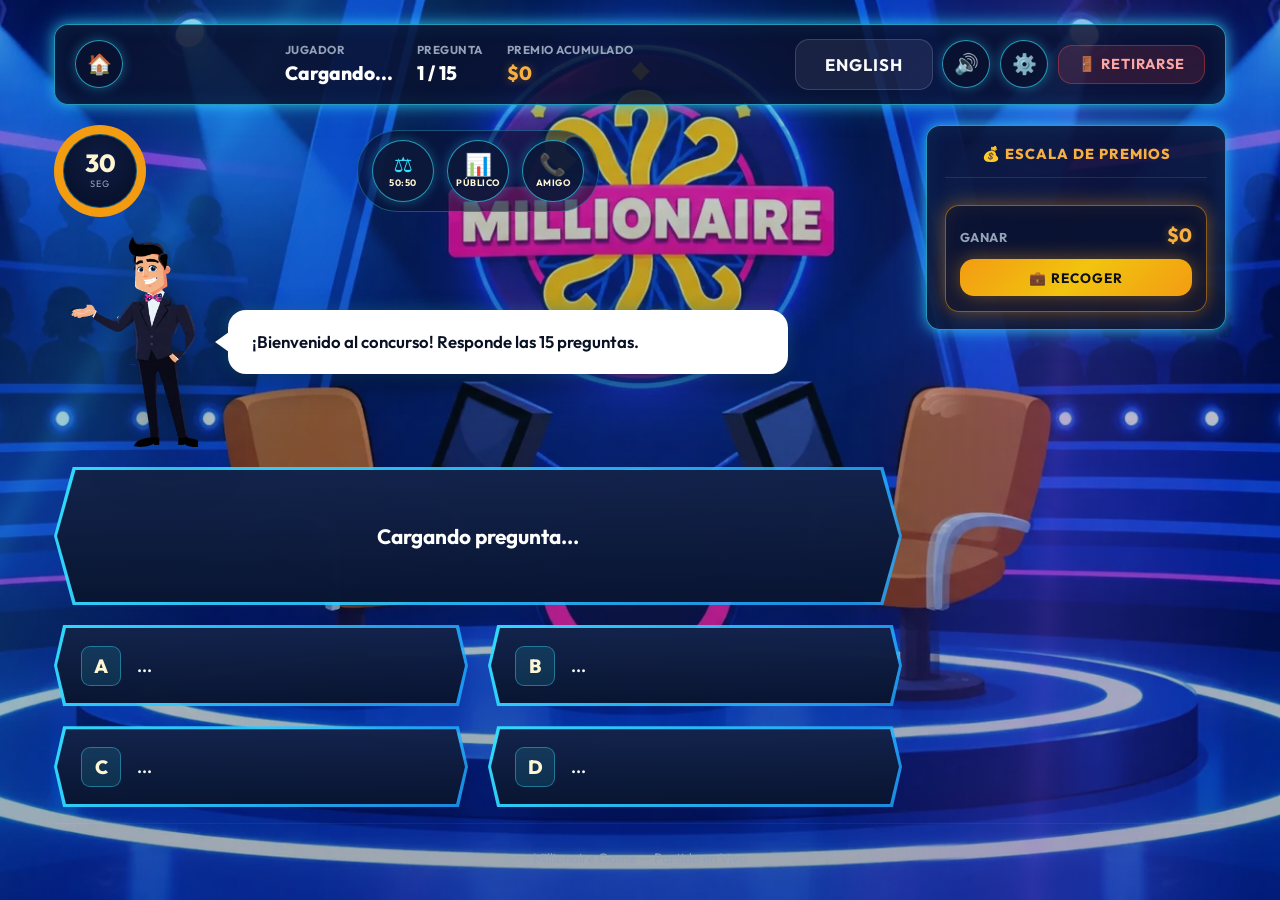
==== frontend/game.html @ 34ae8313 "///" ====
<!DOCTYPE html>
<html lang="es">
<head>
  <meta charset="UTF-8">
  <meta name="viewport" content="width=device-width, initial-scale=1.0">
  <title>¿Quién Quiere Ser Millonario? — Partida en Curso</title>
  <link rel="preload" as="image" href="assets/images/escenario-tv-limpio.webp" type="image/webp" fetchpriority="high">
  <link rel="preconnect" href="https://fonts.googleapis.com">
  <link rel="preconnect" href="https://fonts.gstatic.com" crossorigin>
  <link rel="stylesheet" href="https://fonts.googleapis.com/css2?family=Outfit:wght@400;500;600;700;800;900&family=Inter:wght@300;400;500;600;700&display=swap">
  <link rel="stylesheet" href="css/main.css">
  <link rel="stylesheet" href="css/game.css">
  <link rel="stylesheet" href="css/animations.css">
</head>
<body class="game-screen">
  <!-- Escenario ilustrado 2D de fondo (sin presentador) -->
  <div class="stage-backdrop" aria-hidden="true"></div>
  <div class="spotlight-sweep" aria-hidden="true"></div>
  <div class="spotlight-sweep sweep-2" aria-hidden="true"></div>

  <!-- Contenedor para notificaciones y alertas -->
  <div id="toast-container" class="toast-container"></div>

  <div class="app-container">
    <!-- Encabezado del Juego con Estadísticas en Vivo -->
    <header class="game-header neon-frame">
      <a href="index.html" class="icon-btn" title="Volver al inicio" aria-label="Inicio">🏠</a>
      <div class="game-stat-group">
        <div class="stat-item">
          <span class="stat-label">Jugador</span>
          <span id="player-display" class="stat-value">Cargando...</span>
        </div>
        <div class="stat-item">
          <span class="stat-label">Pregunta</span>
          <span id="question-num-display" class="stat-value">1 / 15</span>
        </div>
        <div class="stat-item">
          <span class="stat-label">Premio Acumulado</span>
          <span id="prize-display" class="stat-value gold">$0</span>
        </div>
      </div>
      <div class="header-actions">
        <button id="language-toggle" class="btn btn-secondary" type="button">English</button>
        <button id="btn-sound-game" class="icon-btn" title="Sonido" aria-label="Sonido">🔊</button>
        <button id="btn-settings-game" class="icon-btn" title="Configuración / Personajes" aria-label="Configuración">⚙️</button>
        <button id="btn-quit" class="btn btn-danger" style="padding: 0.6rem 1.2rem; font-size: 0.9rem;">
          🚪 Retirarse
        </button>
      </div>
    </header>

    <!-- Arena Principal de Juego -->
    <main class="game-arena">
      <div class="arena-main">
        <!-- Fila superior: Temporizador + Comodines -->
        <div class="arena-top-row">
          <div class="timer-wrap" aria-live="polite">
            <div class="timer-ring" id="timer-ring" role="timer" aria-label="Tiempo para responder">
              <div class="timer-inner">
                <span id="timer-value" class="timer-value">30</span>
                <span class="timer-unit">seg</span>
              </div>
            </div>
          </div>

          <div class="lifelines-panel">
            <button id="lifeline-5050" class="lifeline-btn" title="Eliminar 2 opciones incorrectas">
              <span class="lifeline-icon">⚖️</span>
              <span class="lifeline-label">50:50</span>
            </button>
            <button id="lifeline-audience" class="lifeline-btn" title="Consultar al público">
              <span class="lifeline-icon">📊</span>
              <span class="lifeline-label">Público</span>
            </button>
            <button id="lifeline-friend" class="lifeline-btn" title="Llamar a un amigo">
              <span class="lifeline-icon">📞</span>
              <span class="lifeline-label">Amigo</span>
            </button>
          </div>
        </div>

        <!-- Presentador 2D recortado transparente + Bocadillo de Diálogo -->
        <div class="presenter-zone">
          <div class="presenter-art-wrap" aria-hidden="true">
            <picture class="presenter-art-picture">
              <source type="image/webp" srcset="assets/images/presentador-clasico.webp">
              <img class="presenter-art" src="assets/images/presentador-clasico.png" alt="Presentador del concurso" decoding="async">
            </picture>
          </div>
          <div class="presenter-bubble" role="status" aria-live="polite">
            <p id="presenter-message">¡Bienvenido al concurso! Responde las 15 preguntas.</p>
          </div>
        </div>

        <!-- Panel de Pregunta (biselado hexagonal) -->
        <div class="question-card anim-fade-in" id="question-card">
          <div class="hex-frame">
            <div class="hex-inner question-hex-inner shimmer">
              <span id="question-text">Cargando pregunta...</span>
            </div>
          </div>
        </div>

        <!-- Opciones A, B, C, D (hexágonos alargados) -->
        <div class="options-container" id="options-container">
          <button class="option-btn" data-option="A">
            <span class="hex-frame">
              <span class="hex-inner option-hex-inner">
                <span class="option-badge">A</span>
                <span class="option-text">...</span>
              </span>
            </span>
          </button>
          <button class="option-btn" data-option="B">
            <span class="hex-frame">
              <span class="hex-inner option-hex-inner">
                <span class="option-badge">B</span>
                <span class="option-text">...</span>
              </span>
            </span>
          </button>
          <button class="option-btn" data-option="C">
            <span class="hex-frame">
              <span class="hex-inner option-hex-inner">
                <span class="option-badge">C</span>
                <span class="option-text">...</span>
              </span>
            </span>
          </button>
          <button class="option-btn" data-option="D">
            <span class="hex-frame">
              <span class="hex-inner option-hex-inner">
                <span class="option-badge">D</span>
                <span class="option-text">...</span>
              </span>
            </span>
          </button>
        </div>
      </div>

      <!-- Barra Lateral: Escalera de Premios / Dinero -->
      <aside class="ladder-sidebar neon-frame">
        <div class="ladder-header">💰 Escala de Premios</div>
        <div class="ladder-list" id="ladder-list">
          <!-- Generado dinámicamente en game.js -->
        </div>
        <div class="withdraw-box neon-frame--gold">
          <div class="withdraw-row">
            <span class="withdraw-label">Ganar</span>
            <span id="withdraw-prize" class="withdraw-value">$0</span>
          </div>
          <button id="btn-withdraw" class="btn btn-gold" style="width: 100%; padding: 0.6rem; font-size: 0.85rem;">
            💼 Recoger
          </button>
        </div>
      </aside>
    </main>

    <!-- Modal Comodín: Consulta al Público -->
    <div id="modal-audience" class="modal-backdrop">
      <div class="modal-dialog">
        <div class="modal-header">
          <h2 class="modal-title">📊 Votación de la Audiencia</h2>
          <button class="modal-close-btn" data-close="modal-audience">&times;</button>
        </div>
        <p style="color: var(--text-muted); font-size: 0.95rem; margin-bottom: 1rem;">
          Este es el porcentaje de respuestas de los asistentes:
        </p>
        <div class="audience-chart-grid" id="audience-chart">
          <!-- Columnas generadas dinámicamente -->
        </div>
        <div style="text-align: right; margin-top: 1.5rem;">
          <button class="btn btn-primary" data-close="modal-audience" style="padding: 0.65rem 1.4rem;">Cerrar</button>
        </div>
      </div>
    </div>

    <!-- Modal Comodín: Llamada a un Amigo -->
    <div id="modal-friend" class="modal-backdrop">
      <div class="modal-dialog">
        <div class="modal-header">
          <h2 class="modal-title">📞 Llamada a un Amigo</h2>
          <button class="modal-close-btn" data-close="modal-friend">&times;</button>
        </div>
        <div class="friend-dialog-box">
          <div class="friend-avatar">🧑‍🏫</div>
          <div class="speech-bubble" id="friend-message">
            "Hola, déjame pensar... Estoy bastante seguro de la respuesta."
          </div>
        </div>
        <div style="text-align: right; margin-top: 1.5rem;">
          <button class="btn btn-primary" data-close="modal-friend" style="padding: 0.65rem 1.4rem;">Gracias</button>
        </div>
      </div>
    </div>

    <!-- Modal de Confirmación para Retirarse -->
    <div id="modal-confirm-quit" class="modal-backdrop">
      <div class="modal-dialog">
        <div class="modal-header">
          <h2 class="modal-title">⚠️ ¿Deseas Retirarte?</h2>
          <button class="modal-close-btn" data-close="modal-confirm-quit">&times;</button>
        </div>
        <p style="color: var(--text-main); font-size: 1.05rem; line-height: 1.5;">
          Si te retiras ahora, la partida terminará y conservarás tu premio actual de <strong id="quit-prize-preview" style="color: var(--gold-primary);">$0</strong>.
        </p>
        <div style="display: flex; justify-content: flex-end; gap: 1rem; margin-top: 2rem;">
          <button class="btn btn-secondary" data-close="modal-confirm-quit" style="padding: 0.75rem 1.25rem;">Seguir Jugando</button>
          <button id="btn-confirm-quit-action" class="btn btn-danger" style="padding: 0.75rem 1.25rem;">Confirmar Retirada</button>
        </div>
      </div>
    </div>

    <!-- Modal de Configuración y Cambio de Personaje en Vivo -->
    <div id="modal-settings-game" class="modal-backdrop">
      <div class="modal-dialog modal-dialog--wide">
        <div class="modal-header">
          <h2 class="modal-title">⚙️ Cambiar Presentador</h2>
          <button class="modal-close-btn" data-close="modal-settings-game">&times;</button>
        </div>
        <div class="settings-section">
          <p class="settings-desc">Elige quién conducirá el programa:</p>
          <div class="characters-grid" id="characters-selector-game" role="radiogroup" aria-label="Seleccionar presentador">
            <button type="button" class="character-card active" data-char="clasico" role="radio" aria-checked="true">
              <div class="character-avatar-wrap">
                <picture>
                  <source type="image/webp" srcset="assets/images/presentador-clasico.webp">
                  <img src="assets/images/presentador-clasico.png" alt="El Anfitrión" class="character-avatar-img" loading="lazy" decoding="async">
                </picture>
              </div>
              <div class="character-info">
                <span class="character-name">El Anfitrión</span>
                <span class="character-badge">Clásico</span>
              </div>
            </button>

            <button type="button" class="character-card" data-char="terminator" role="radio" aria-checked="false">
              <div class="character-avatar-wrap">
                <picture>
                  <source type="image/webp" srcset="assets/images/presentador-terminator.webp">
                  <img src="assets/images/presentador-terminator.png" alt="Terminator T-800" class="character-avatar-img" loading="lazy" decoding="async">
                </picture>
              </div>
              <div class="character-info">
                <span class="character-name">Terminator</span>
                <span class="character-badge badge-cyber">T-800</span>
              </div>
            </button>

            <button type="button" class="character-card" data-char="masterchief" role="radio" aria-checked="false">
              <div class="character-avatar-wrap">
                <picture>
                  <source type="image/webp" srcset="assets/images/presentador-masterchief.webp">
                  <img src="assets/images/presentador-masterchief.png" alt="Master Chief" class="character-avatar-img" loading="lazy" decoding="async">
                </picture>
              </div>
              <div class="character-info">
                <span class="character-name">Master Chief</span>
                <span class="character-badge badge-spartan">Halo 117</span>
              </div>
            </button>

            <button type="button" class="character-card" data-char="james" role="radio" aria-checked="false">
              <div class="character-avatar-wrap">
                <picture>
                  <source type="image/webp" srcset="assets/images/presentador-james.webp">
                  <img src="assets/images/presentador-james.png" alt="James Rodríguez" class="character-avatar-img" loading="lazy" decoding="async">
                </picture>
              </div>
              <div class="character-info">
                <span class="character-name">James R.</span>
                <span class="character-badge badge-gold">El '10'</span>
              </div>
            </button>
          </div>
        </div>
        <div style="text-align: right; margin-top: 1.25rem;">
          <button class="btn btn-primary" data-close="modal-settings-game" style="padding: 0.65rem 1.4rem;">Listo</button>
        </div>
      </div>
    </div>

    <footer class="footer-bar">
      <p>Millionaire Game — Partida en Vivo</p>
    </footer>
  </div>

  <script src="js/i18n.js"></script>
  <script src="js/utils.js"></script>
  <script src="js/music.js"></script>
  <script src="js/api.js"></script>
  <script src="js/game.js"></script>
</body>
</html>
---- frontend/css/main.css ----
/* =========================================================
   MILLIONAIRE GAME - DESIGN SYSTEM & GLOBAL STYLES
   Identidad 2D "concurso de televisión":
   - Azul noche (fondo / escenario)
   - Azul eléctrico / neón (luces, marcos, bordes, reflejos)
   - Morado / violeta (detalles decorativos y fondos de logo)
   - Dorado / amarillo (premios, monedas, temporizador, cantidades)
   - Blanco de alto contraste (textos y diálogos)
   ========================================================= */

:root {
  /* Escenario y Superficies */
  --blue-night: #050a1f;
  --blue-midnight: #081230;
  --bg-dark: #050a1f;
  --bg-secondary: #0a1230;
  --bg-card: rgba(10, 18, 48, 0.86);
  --bg-card-hover: rgba(15, 27, 66, 0.9);
  --bg-glass: rgba(255, 255, 255, 0.04);

  /* Azul eléctrico / neón (luces y marcos) */
  --blue-electric: #1e9fff;
  --blue-neon: #35e0ff;
  --blue-neon-soft: rgba(53, 224, 255, 0.55);
  --neon-frame: rgba(53, 224, 255, 0.65);
  --neon-glow: 0 0 14px rgba(53, 224, 255, 0.7), 0 0 30px rgba(30, 159, 255, 0.35);

  /* Morado / Violeta (decorativo) */
  --purple: #8b5cf6;
  --violet: #a855f7;

  /* Acentos de Dinero (Dorado) */
  --gold-primary: #f5b041;
  --gold-secondary: #f39c12;
  --gold-light: #fef5d1;
  --gold-glow: 0 0 20px rgba(243, 156, 18, 0.45);
  --gold-gradient: linear-gradient(135deg, #f39c12 0%, #f1c40f 50%, #f39c12 100%);

  /* Botones de Acción (Rosa / Morado) */
  --btn-purple: #8b5cf6;
  --btn-pink: #ec4899;
  --btn-gradient: linear-gradient(135deg, #a855f7 0%, #ec4899 100%);
  --btn-glow: 0 0 20px rgba(236, 72, 153, 0.4);
  --btn-gradient-hover: linear-gradient(135deg, #9333ea 0%, #db2777 100%);

  /* Estados de Validación */
  --success-green: #10b981;
  --success-glow: 0 0 25px rgba(16, 185, 129, 0.7);
  --danger-red: #ef4444;
  --danger-glow: 0 0 25px rgba(239, 68, 68, 0.7);

  /* Texto */
  --text-main: #f8fafc;
  --text-muted: #94a3b8;
  --text-gold: #facc15;

  /* Bordes & Sombras */
  --border-subtle: 1px solid rgba(255, 255, 255, 0.08);
  --border-gold: 1px solid rgba(241, 196, 15, 0.35);
  --border-purple: 1px solid rgba(168, 85, 247, 0.4);
  --radius-sm: 8px;
  --radius-md: 14px;
  --radius-lg: 20px;
  --shadow-lg: 0 12px 40px 0 rgba(0, 0, 0, 0.6);

  --font-family: 'Outfit', 'Inter', system-ui, -apple-system, sans-serif;
  --transition: all 0.25s cubic-bezier(0.4, 0, 0.2, 1);
}

* {
  margin: 0;
  padding: 0;
  box-sizing: border-box;
}

body {
  font-family: var(--font-family);
  background-color: var(--blue-night);
  color: var(--text-main);
  min-height: 100vh;
  display: flex;
  flex-direction: column;
  line-height: 1.5;
  overflow-x: hidden;
  position: relative;
}

/* ═══════════════════════════════════════════════════════════
   FONDO DE ESCENARIO LIMPIO (sin blur, sin filtros oscuros)
   Se usa la ilustración pura del set de TV vacío
   ═══════════════════════════════════════════════════════════ */
.stage-backdrop {
  position: fixed;
  inset: 0;
  z-index: -3;
  /* WebP ligero; JPEG de respaldo para navegadores sin soporte WebP */
  background-image: url('../assets/images/fondo-escenario-2d.jpg');
  background-image: image-set(
    url('../assets/images/escenario-tv-limpio.webp') type('image/webp'),
    url('../assets/images/fondo-escenario-2d.jpg') type('image/jpeg')
  );
  background-size: cover;
  background-position: center;
  background-repeat: no-repeat;
}

/* Overlay sutil para legibilidad */
.stage-backdrop::after {
  content: '';
  position: absolute;
  inset: 0;
  background:
    radial-gradient(ellipse at 50% 20%, rgba(53, 224, 255, 0.05) 0%, transparent 65%),
    linear-gradient(180deg, rgba(5, 10, 31, 0.05) 0%, rgba(5, 10, 31, 0.20) 100%);
  pointer-events: none;
}

/* Pantalla de inicio: el escenario se ve nítido, colorido y limpio */
.home-screen .stage-backdrop {
  background-position: center;
}

.home-screen .stage-backdrop::after {
  display: none; /* Sin superposiciones oscuras en la portada */
}

/* En la pantalla de juego: overlay sutil para legibilidad de tarjetas de preguntas */
.game-screen .stage-backdrop::after {
  background:
    radial-gradient(ellipse at 50% 20%, rgba(53, 224, 255, 0.08) 0%, transparent 60%),
    linear-gradient(180deg, rgba(5, 10, 31, 0.15) 0%, rgba(5, 10, 31, 0.35) 100%);
}

/* Portada limpia: el escenario queda como protagonista, sin tarjeta central. */
.home-shell {
  position: relative;
  z-index: 1;
  min-height: 100vh;
  min-height: 100svh;
  width: 100%;
  display: grid;
  place-items: center;
  padding: clamp(1.25rem, 4vw, 3.5rem);
}

.welcome-stage {
  width: min(100%, 920px);
  display: flex;
  flex-direction: column;
  align-items: center;
  text-align: center;
  padding: clamp(1rem, 3vw, 2.5rem);
}

.welcome-emblem {
  display: grid;
  place-items: center;
  width: clamp(4.25rem, 10vw, 6.5rem);
  aspect-ratio: 1;
  margin-bottom: 1.2rem;
  border: 2px solid rgba(255, 220, 110, 0.82);
  border-radius: 50%;
  background: radial-gradient(circle, rgba(113, 53, 164, 0.9), rgba(8, 18, 52, 0.8) 70%);
  color: #ffe47c;
  font-size: clamp(2.3rem, 6vw, 4rem);
  line-height: 1;
  text-shadow: 0 0 22px rgba(255, 216, 80, 0.9);
  box-shadow: 0 0 24px rgba(53, 224, 255, 0.55), inset 0 0 24px rgba(168, 85, 247, 0.45);
}

.welcome-title {
  display: flex;
  flex-direction: column;
  margin: 0 0 clamp(2rem, 5vw, 3.25rem);
  font-size: clamp(2.25rem, 7vw, 5.5rem);
  font-weight: 900;
  line-height: 0.98;
  letter-spacing: -0.045em;
  text-transform: uppercase;
  /* Sombra de texto fuerte para legibilidad sobre el fondo colorido */
  text-shadow:
    0 2px 8px rgba(1, 5, 24, 0.95),
    0 4px 22px rgba(1, 5, 24, 0.85),
    0 0 40px rgba(1, 5, 24, 0.6);
}

.welcome-title .logo-gold,
.welcome-title .logo-pink {
  background-clip: text;
  -webkit-background-clip: text;
  -webkit-text-fill-color: transparent;
  filter: drop-shadow(0 3px 12px rgba(0, 0, 0, 0.9));
}

.welcome-title .logo-gold {
  background-image: var(--gold-gradient);
}

.welcome-title .logo-pink {
  background-image: var(--btn-gradient);
}

.welcome-actions {
  width: min(100%, 720px);
  display: grid;
  grid-template-columns: minmax(220px, 1.5fr) repeat(2, minmax(145px, 1fr));
  align-items: center;
  gap: 1rem;
}

.welcome-play {
  min-height: 74px;
  font-size: clamp(1.2rem, 2.8vw, 1.65rem);
  letter-spacing: 0.13em;
}

.welcome-secondary {
  min-height: 58px;
  padding-inline: 1rem;
  border-color: rgba(72, 217, 255, 0.72);
  background: rgba(5, 15, 48, 0.85);
  box-shadow: 0 0 18px rgba(35, 174, 255, 0.24);
  font-size: 0.9rem;
  backdrop-filter: blur(6px);
}

.modal-intro {
  margin: -0.45rem 0 1.4rem;
  color: var(--text-muted);
}

.player-form,
.settings-actions {
  display: flex;
  flex-direction: column;
  gap: 1rem;
}

.modal-action {
  width: 100%;
}

.settings-actions {
  align-items: stretch;
}

.settings-sound {
  justify-content: space-between;
  text-transform: none;
  letter-spacing: 0.02em;
}

.settings-sound-icon {
  font-size: 1.25rem;
}

.rules-details {
  margin-top: 1.5rem;
  padding-top: 1rem;
  border-top: 1px solid rgba(255, 255, 255, 0.12);
  color: var(--text-main);
}

.rules-details summary {
  color: var(--gold-light);
  font-weight: 700;
  cursor: pointer;
}

.rules-details p {
  margin: 0.8rem 0 0;
  color: var(--text-muted);
}

/* Haces de luz animados (spotlight-sweep) */
.spotlight-sweep {
  position: fixed;
  top: -20%;
  left: -30%;
  width: 60%;
  height: 160%;
  z-index: -2;
  pointer-events: none;
  background: linear-gradient(105deg, transparent 30%, rgba(53, 224, 255, 0.14) 48%, rgba(53, 224, 255, 0.24) 50%, rgba(53, 224, 255, 0.14) 52%, transparent 70%);
  filter: blur(4px);
  transform: rotate(14deg);
  animation: spotlightSweep 14s ease-in-out infinite alternate;
}

.spotlight-sweep.sweep-2 {
  top: -30%;
  left: 55%;
  width: 55%;
  animation-duration: 18s;
  animation-delay: -6s;
  background: linear-gradient(105deg, transparent 30%, rgba(168, 85, 247, 0.14) 48%, rgba(168, 85, 247, 0.22) 50%, rgba(168, 85, 247, 0.14) 52%, transparent 70%);
  transform: rotate(-12deg);
}

/* Layout Principal */
.app-container {
  width: 100%;
  max-width: 1220px;
  margin: 0 auto;
  padding: 1.5rem;
  flex: 1;
  display: flex;
  flex-direction: column;
  position: relative;
  z-index: 1;
}

/* Tarjeta Glassmorphism */
.glass-card {
  background: var(--bg-card);
  backdrop-filter: blur(16px);
  -webkit-backdrop-filter: blur(16px);
  border: var(--border-subtle);
  border-radius: var(--radius-md);
  box-shadow: var(--shadow-lg);
  position: relative;
  overflow: hidden;
}

.glass-card.gold-border {
  border: var(--border-gold);
}

/* Marco de neón azul eléctrico (paneles de concurso) */
.neon-frame {
  border: 1px solid var(--neon-frame);
  box-shadow: var(--neon-glow), inset 0 0 22px rgba(53, 224, 255, 0.08);
  animation: ambientGlow 4s ease-in-out infinite;
}

.neon-frame--gold {
  border: 1px solid rgba(243, 156, 18, 0.55);
  box-shadow: var(--gold-glow), inset 0 0 22px rgba(243, 156, 18, 0.1);
}

/* Botones Principales */
.btn {
  display: inline-flex;
  align-items: center;
  justify-content: center;
  gap: 0.6rem;
  padding: 0.9rem 1.8rem;
  font-family: var(--font-family);
  font-size: 1.05rem;
  font-weight: 700;
  text-transform: uppercase;
  letter-spacing: 1px;
  border-radius: var(--radius-md);
  cursor: pointer;
  transition: var(--transition);
  text-decoration: none;
  border: none;
  outline: none;
  user-select: none;
}

.btn-primary {
  background: var(--btn-gradient);
  color: #ffffff;
  box-shadow: var(--btn-glow);
}

.btn-primary:hover:not(:disabled) {
  background: var(--btn-gradient-hover);
  transform: translateY(-2px);
  box-shadow: 0 0 30px rgba(236, 72, 153, 0.65);
}

.btn-gold {
  background: var(--gold-gradient);
  color: #0b0f19;
  box-shadow: var(--gold-glow);
}

.btn-gold:hover:not(:disabled) {
  transform: translateY(-2px);
  box-shadow: 0 0 32px rgba(243, 156, 18, 0.7);
}

.btn-secondary {
  background: rgba(255, 255, 255, 0.07);
  color: var(--text-main);
  border: 1px solid rgba(255, 255, 255, 0.15);
}

.btn-secondary:hover:not(:disabled) {
  background: rgba(255, 255, 255, 0.14);
  border-color: rgba(255, 255, 255, 0.3);
  transform: translateY(-2px);
}

/* Botón destacado JUGAR con pulso */
.btn-play-pulse {
  animation: buttonPulse 2s ease-in-out infinite;
}

.btn-danger {
  background: rgba(239, 68, 68, 0.15);
  color: #fca5a5;
  border: 1px solid rgba(239, 68, 68, 0.4);
}

.btn-danger:hover:not(:disabled) {
  background: rgba(239, 68, 68, 0.3);
  color: #fff;
  border-color: #ef4444;
}

.btn:disabled {
  opacity: 0.5;
  cursor: not-allowed;
  transform: none !important;
  box-shadow: none !important;
}

/* Iconos circulares de navegación / comodines (neón) */
.icon-btn {
  display: inline-flex;
  align-items: center;
  justify-content: center;
  width: 48px;
  height: 48px;
  border-radius: 50%;
  background: rgba(10, 18, 48, 0.85);
  border: 1.5px solid var(--neon-frame);
  color: var(--blue-neon);
  font-size: 1.25rem;
  cursor: pointer;
  transition: var(--transition);
  box-shadow: 0 0 12px rgba(53, 224, 255, 0.35);
  text-decoration: none;
  flex-shrink: 0;
}

.icon-btn:hover:not(:disabled) {
  background: rgba(53, 224, 255, 0.15);
  box-shadow: var(--neon-glow);
  transform: translateY(-2px);
}

.icon-btn:disabled {
  opacity: 0.35;
  cursor: not-allowed;
  filter: grayscale(1);
  box-shadow: none;
}

/* Inputs */
.input-group {
  display: flex;
  flex-direction: column;
  gap: 0.5rem;
  text-align: left;
  width: 100%;
}

.input-label {
  font-size: 0.95rem;
  font-weight: 600;
  color: var(--text-muted);
  text-transform: uppercase;
  letter-spacing: 0.5px;
}

.input-field {
  width: 100%;
  padding: 1rem 1.25rem;
  background: rgba(10, 16, 35, 0.8);
  border: 1px solid rgba(53, 224, 255, 0.35);
  border-radius: var(--radius-md);
  color: #ffffff;
  font-family: var(--font-family);
  font-size: 1.15rem;
  font-weight: 500;
  outline: none;
  transition: var(--transition);
}

.input-field:focus {
  border-color: var(--blue-neon);
  box-shadow: 0 0 18px rgba(53, 224, 255, 0.35);
}

.input-field::placeholder {
  color: #64748b;
}

/* Encabezado y Marca */
.header-nav {
  display: flex;
  justify-content: space-between;
  align-items: center;
  gap: 1rem;
  padding: 1rem 0 1.5rem 0;
  border-bottom: 1px solid rgba(255, 255, 255, 0.07);
  margin-bottom: 1.5rem;
}

.brand-logo {
  display: flex;
  align-items: center;
  gap: 0.6rem;
  text-decoration: none;
  font-size: 1.6rem;
  font-weight: 900;
  letter-spacing: 1.5px;
  text-transform: uppercase;
  animation: logoFloat 4.5s ease-in-out infinite;
}

.brand-logo .logo-gold {
  background: var(--gold-gradient);
  -webkit-background-clip: text;
  -webkit-text-fill-color: transparent;
  text-shadow: 0 0 24px rgba(243, 156, 18, 0.25);
}

.brand-logo .logo-pink {
  background: var(--btn-gradient);
  -webkit-background-clip: text;
  -webkit-text-fill-color: transparent;
}

/* Sistema de Alertas & Notificaciones Flotantes (Toasts) */
.toast-container {
  position: fixed;
  top: 1.5rem;
  right: 1.5rem;
  z-index: 9999;
  display: flex;
  flex-direction: column;
  gap: 0.75rem;
  max-width: 420px;
  width: calc(100% - 3rem);
  pointer-events: none;
}

.toast {
  pointer-events: auto;
  padding: 1rem 1.25rem;
  border-radius: var(--radius-sm);
  background: rgba(10, 18, 48, 0.95);
  backdrop-filter: blur(12px);
  color: #fff;
  font-size: 0.95rem;
  font-weight: 500;
  box-shadow: 0 10px 30px rgba(0, 0, 0, 0.5);
  display: flex;
  align-items: center;
  gap: 0.75rem;
  border-left: 4px solid var(--btn-pink);
  animation: slideInRight 0.3s ease-out forwards;
}

.toast.toast-error {
  border-left-color: var(--danger-red);
  background: rgba(40, 10, 15, 0.95);
}

.toast.toast-success {
  border-left-color: var(--success-green);
  background: rgba(10, 35, 20, 0.95);
}

.toast.toast-warning {
  border-left-color: var(--gold-primary);
  background: rgba(35, 25, 10, 0.95);
}

/* Modales Base */
.modal-backdrop {
  position: fixed;
  inset: 0;
  background: rgba(3, 7, 18, 0.82);
  backdrop-filter: blur(8px);
  -webkit-backdrop-filter: blur(8px);
  display: flex;
  align-items: center;
  justify-content: center;
  padding: 1.25rem;
  z-index: 1000;
  opacity: 0;
  visibility: hidden;
  pointer-events: none;
  transition: opacity 0.25s ease-out, visibility 0.25s ease-out;
}

.modal-backdrop.active {
  opacity: 1;
  visibility: visible;
  pointer-events: auto;
}

.modal-dialog {
  background: var(--bg-card);
  border: 1px solid rgba(53, 224, 255, 0.45);
  border-radius: var(--radius-lg);
  padding: 2rem;
  max-width: 540px;
  width: 100%;
  box-shadow: var(--shadow-lg), 0 0 40px rgba(53, 224, 255, 0.18);
  transform: scale(0.92);
  transition: transform 0.25s cubic-bezier(0.34, 1.56, 0.64, 1);
}

.modal-dialog--wide {
  max-width: 620px;
}

/* ── Selector de Personajes / Presentador ────────────────── */
.settings-section {
  margin-bottom: 1.25rem;
  padding-bottom: 1.25rem;
  border-bottom: 1px solid rgba(53, 224, 255, 0.15);
}

.settings-subtitle {
  font-size: 1.05rem;
  font-weight: 700;
  color: var(--gold-light);
  margin-bottom: 0.2rem;
}

.settings-desc {
  font-size: 0.85rem;
  color: var(--text-muted);
  margin-bottom: 0.9rem;
}

.characters-grid {
  display: grid;
  grid-template-columns: repeat(4, 1fr);
  gap: 0.75rem;
}

.character-card {
  display: flex;
  flex-direction: column;
  align-items: center;
  padding: 0.65rem 0.4rem;
  background: rgba(14, 24, 56, 0.65);
  border: 1.5px solid rgba(53, 224, 255, 0.25);
  border-radius: var(--radius-md);
  cursor: pointer;
  transition: var(--transition);
  position: relative;
  font-family: inherit;
}

.character-card:hover {
  background: rgba(53, 224, 255, 0.12);
  border-color: rgba(53, 224, 255, 0.6);
  transform: translateY(-3px);
  box-shadow: 0 6px 16px rgba(0, 0, 0, 0.35);
}

.character-card.active {
  background: rgba(53, 224, 255, 0.2);
  border-color: var(--blue-neon);
  box-shadow: 0 0 16px rgba(53, 224, 255, 0.45);
  transform: translateY(-2px);
}

.character-avatar-wrap {
  width: 68px;
  height: 94px;
  display: flex;
  align-items: flex-end;
  justify-content: center;
  position: relative;
  margin-bottom: 0.4rem;
  filter: drop-shadow(0 4px 8px rgba(0, 0, 0, 0.5));
}

.character-avatar-wrap picture {
  display: flex;
  align-items: flex-end;
  justify-content: center;
  width: 100%;
  height: 100%;
}

.character-avatar-img {
  width: 100%;
  height: 100%;
  object-fit: contain;
  object-position: bottom center;
  transition: transform 0.25s ease;
}

.character-card:hover .character-avatar-img {
  transform: scale(1.06);
}

.character-card.active .character-avatar-img {
  transform: scale(1.08);
}

.character-info {
  display: flex;
  flex-direction: column;
  align-items: center;
  gap: 2px;
  text-align: center;
  width: 100%;
}

.character-name {
  font-size: 0.75rem;
  font-weight: 700;
  color: #ffffff;
  white-space: nowrap;
  overflow: hidden;
  text-overflow: ellipsis;
  max-width: 100%;
}

.character-badge {
  display: inline-block;
  font-size: 0.6rem;
  font-weight: 700;
  padding: 1px 6px;
  border-radius: 8px;
  background: rgba(53, 224, 255, 0.2);
  color: var(--blue-neon);
  border: 1px solid rgba(53, 224, 255, 0.35);
}

.badge-cyber {
  background: rgba(239, 68, 68, 0.2);
  color: #f87171;
  border-color: rgba(239, 68, 68, 0.4);
}

.badge-spartan {
  background: rgba(34, 197, 94, 0.2);
  color: #4ade80;
  border-color: rgba(34, 197, 94, 0.4);
}

.badge-gold {
  background: rgba(245, 158, 11, 0.2);
  color: #fbbf24;
  border-color: rgba(245, 158, 11, 0.4);
}

@media (max-width: 580px) {
  .characters-grid {
    grid-template-columns: repeat(2, 1fr);
  }
}

.modal-backdrop.active .modal-dialog {
  transform: scale(1);
}

.modal-header {
  display: flex;
  justify-content: space-between;
  align-items: center;
  margin-bottom: 1.25rem;
}

.modal-title {
  font-size: 1.4rem;
  font-weight: 800;
  color: var(--gold-light);
}

.modal-close-btn {
  background: transparent;
  border: none;
  color: var(--text-muted);
  font-size: 1.5rem;
  cursor: pointer;
  padding: 0.25rem;
  line-height: 1;
  transition: var(--transition);
}

.modal-close-btn:hover {
  color: #fff;
  transform: scale(1.15);
}

/* Pie de página */
.footer-bar {
  margin-top: auto;
  padding: 1.5rem 0 0.5rem 0;
  text-align: center;
  color: var(--text-muted);
  font-size: 0.85rem;
  border-top: 1px solid rgba(255, 255, 255, 0.05);
}

/* Reflejo animado sobre paneles de cristal (stage-shimmer) */
.shimmer::before {
  content: '';
  position: absolute;
  top: 0;
  left: -75%;
  width: 50%;
  height: 100%;
  background: linear-gradient(105deg, transparent, rgba(255, 255, 255, 0.12), transparent);
  transform: skewX(-20deg);
  animation: stageShimmer 6s ease-in-out infinite;
  pointer-events: none;
}

/* Brillo suave en "pantallas" del escenario (screen-glow) */
.screen-glow {
  animation: screenGlow 5s ease-in-out infinite;
}

/* Responsive helpers */
@media (max-width: 640px) {
  .header-nav {
    flex-direction: column;
    align-items: flex-start;
  }

  .welcome-actions {
    grid-template-columns: 1fr 1fr;
    gap: 0.75rem;
  }

  .welcome-play {
    grid-column: 1 / -1;
  }

  .welcome-secondary {
    min-height: 54px;
    padding-inline: 0.5rem;
    font-size: 0.76rem;
    letter-spacing: 0.06em;
  }

  .home-shell {
    padding: 1rem;
  }

  .welcome-stage {
    padding: 0.5rem;
  }

  .modal-dialog {
    padding: 1.35rem;
  }
}
---- frontend/css/game.css ----
/* =========================================================
   GAME ARENA STYLES (game.html) — Escenario 2D "concurso de TV"
   Paleta: azul noche + azul eléctrico + dorado

   CORRECCIONES PRINCIPALES:
   - Presentador 2D integrado: se muestra como figura recortada
     (sin marco, sin tarjeta, sin fondo propio).
   - Bocadillo de diálogo sale de la cabeza del personaje
     (no envuelve al personaje dentro de una caja).
   - Fondo de preguntas limpio: sin elementos fantasma ni
     elementos de UI baked-in.
   ========================================================= */

/* ── Encabezado del juego ───────────────────────────────── */
.game-header {
  display: flex;
  justify-content: space-between;
  align-items: center;
  gap: 1rem;
  padding: 0.85rem 1.25rem;
  margin-bottom: 1.25rem;
  background: var(--bg-card);
  border-radius: var(--radius-md);
}

.header-actions {
  display: flex;
  align-items: center;
  gap: 0.6rem;
  flex-wrap: wrap;
}

.game-stat-group {
  display: flex;
  align-items: center;
  gap: 1.5rem;
  flex-wrap: wrap;
}

.stat-item {
  display: flex;
  flex-direction: column;
}

.stat-label {
  font-size: 0.72rem;
  font-weight: 700;
  text-transform: uppercase;
  color: var(--text-muted);
  letter-spacing: 0.5px;
}

.stat-value {
  font-size: 1.2rem;
  font-weight: 800;
  color: #fff;
}

.stat-value.gold {
  color: var(--gold-primary);
  text-shadow: 0 0 10px rgba(243, 156, 18, 0.4);
}

/* ── Layout del juego: panel principal + escalera lateral ── */
.game-arena {
  display: grid;
  grid-template-columns: 1fr 300px;
  gap: 1.5rem;
  align-items: start;
}

.arena-main {
  display: flex;
  flex-direction: column;
  gap: 1.25rem;
  min-width: 0;
}

/* ── Fila superior: temporizador a la izquierda + comodines centrados ── */
.arena-top-row {
  display: grid;
  grid-template-columns: 1fr auto 1fr;
  align-items: center;
  gap: 1rem;
}

.arena-top-row .timer-wrap {
  justify-self: start;
}

.arena-top-row .lifelines-panel {
  justify-self: center;
}

/* Temporizador circular (cuenta regresiva) */
.timer-wrap {
  display: flex;
  align-items: center;
}

.timer-ring {
  --timer-pct: 100%;
  position: relative;
  width: 92px;
  height: 92px;
  border-radius: 50%;
  background: conic-gradient(
    var(--gold-secondary) var(--timer-pct),
    rgba(255, 255, 255, 0.08) 0
  );
  display: flex;
  align-items: center;
  justify-content: center;
  animation: timerPulse 2.5s ease-in-out infinite;
}

.timer-ring.urgent {
  animation: timerUrgent 0.9s ease-in-out infinite;
}

.timer-inner {
  width: 74px;
  height: 74px;
  border-radius: 50%;
  background: radial-gradient(circle at 50% 35%, #101d42 0%, #08122e 70%);
  border: 1px solid rgba(53, 224, 255, 0.35);
  display: flex;
  flex-direction: column;
  align-items: center;
  justify-content: center;
}

.timer-value {
  font-size: 1.55rem;
  font-weight: 800;
  color: var(--gold-light);
  line-height: 1;
}

.timer-unit {
  font-size: 0.58rem;
  text-transform: uppercase;
  color: var(--text-muted);
  letter-spacing: 1px;
  margin-top: 2px;
}

/* Panel de comodines (botones circulares neón) */
.lifelines-panel {
  display: flex;
  align-items: center;
  gap: 0.8rem;
  padding: 0.55rem 0.9rem;
  background: rgba(10, 18, 48, 0.6);
  border-radius: 40px;
  border: 1px solid rgba(53, 224, 255, 0.3);
}

.lifeline-btn {
  display: flex;
  flex-direction: column;
  align-items: center;
  justify-content: center;
  gap: 2px;
  width: 62px;
  height: 62px;
  border-radius: 50%;
  background: rgba(13, 25, 58, 0.9);
  border: 1.5px solid var(--neon-frame);
  color: var(--blue-neon);
  cursor: pointer;
  transition: var(--transition);
  font-family: var(--font-family);
  box-shadow: 0 0 12px rgba(53, 224, 255, 0.3);
}

.lifeline-icon {
  font-size: 1.35rem;
  line-height: 1;
}

.lifeline-label {
  font-size: 0.58rem;
  font-weight: 700;
  text-transform: uppercase;
  letter-spacing: 0.5px;
  color: var(--gold-light);
}

.lifeline-btn:hover:not(:disabled) {
  background: rgba(53, 224, 255, 0.15);
  border-color: #fff;
  color: #fff;
  transform: translateY(-3px) scale(1.05);
  box-shadow: var(--neon-glow);
}

.lifeline-btn:disabled,
.lifeline-btn.used {
  opacity: 0.3;
  cursor: not-allowed;
  filter: grayscale(1);
  border-color: rgba(255, 255, 255, 0.12);
  background: rgba(10, 15, 30, 0.5);
  transform: none;
  box-shadow: none;
}

/* ── Hexágonos (marco neón + interior oscuro) ───────────── */
.hex-frame {
  position: relative;
  display: block;
  clip-path: polygon(2.2% 0%, 97.8% 0%, 100% 50%, 97.8% 100%, 2.2% 100%, 0% 50%);
  background: linear-gradient(135deg, rgba(53, 224, 255, 0.95) 0%, rgba(30, 159, 255, 0.75) 100%);
  padding: 3px;
  filter: drop-shadow(0 0 8px rgba(53, 224, 255, 0.45));
  transition: filter 0.25s ease;
}

.hex-inner {
  position: relative;
  display: flex;
  align-items: center;
  justify-content: center;
  clip-path: polygon(2.2% 0%, 97.8% 0%, 100% 50%, 97.8% 100%, 2.2% 100%, 0% 50%);
  background: linear-gradient(180deg, rgba(18, 32, 72, 0.98) 0%, rgba(8, 18, 46, 0.98) 100%);
  width: 100%;
}

/* Panel de Pregunta (biselado hexagonal) */
.question-card {
  /* wrapper para animación de entrada */
}

.question-hex-inner {
  min-height: 132px;
  padding: 2rem 2.75rem;
  text-align: center;
  font-size: 1.3rem;
  font-weight: 700;
  line-height: 1.45;
  color: #ffffff;
}

/* ── Cuadrícula de opciones A, B, C, D (hexágonos) ──────── */
.options-container {
  display: grid;
  grid-template-columns: 1fr 1fr;
  gap: 1.25rem;
}

.option-btn {
  display: block;
  padding: 0;
  background: transparent;
  border: none;
  cursor: pointer;
  text-align: left;
  font-family: var(--font-family);
  color: var(--text-main);
  position: relative;
  transition: transform 0.2s ease;
}

.option-btn:hover:not(:disabled) {
  transform: translateY(-2px);
}

.option-btn:hover:not(:disabled) .hex-frame {
  filter: drop-shadow(0 0 16px rgba(53, 224, 255, 0.85));
}

.option-btn:focus-visible {
  outline: none;
}

.option-btn:focus-visible .hex-frame {
  filter: drop-shadow(0 0 20px rgba(53, 224, 255, 1));
}

.option-btn:disabled {
  cursor: not-allowed;
}

.option-hex-inner {
  justify-content: flex-start;
  gap: 1rem;
  padding: 1.1rem 1.5rem;
  min-height: 64px;
  font-size: 1.08rem;
  font-weight: 600;
  color: var(--text-main);
}

.option-badge {
  display: flex;
  align-items: center;
  justify-content: center;
  width: 40px;
  height: 40px;
  border-radius: 9px;
  background: rgba(53, 224, 255, 0.12);
  color: var(--gold-light);
  font-size: 1.2rem;
  font-weight: 800;
  border: 1px solid rgba(53, 224, 255, 0.4);
  flex-shrink: 0;
  transition: var(--transition);
}

.option-text {
  flex: 1;
  word-break: break-word;
}

/* Estados visuales de respuesta */
.option-btn.selected .hex-frame {
  background: linear-gradient(135deg, #fbbf24, #f59e0b);
  filter: drop-shadow(0 0 14px rgba(245, 158, 11, 0.8));
}

.option-btn.selected .hex-inner {
  background: rgba(245, 158, 11, 0.16);
}

.option-btn.selected .option-badge {
  background: #fbbf24;
  color: #0b0f19;
  border-color: #fbbf24;
}

.option-btn.correct .hex-frame {
  background: linear-gradient(135deg, #34d399, #059669);
  animation: correctFrame 0.5s infinite alternate;
}

.option-btn.correct .hex-inner {
  background: #059669;
  color: #fff;
}

.option-btn.correct .option-badge {
  background: #34d399;
  color: #064e3b;
  border-color: #34d399;
}

.option-btn.incorrect .hex-frame {
  background: linear-gradient(135deg, #f87171, #dc2626);
  animation: incorrectFrame 0.5s infinite alternate;
}

.option-btn.incorrect .hex-inner {
  background: #dc2626;
  color: #fff;
}

.option-btn.incorrect .option-badge {
  background: #f87171;
  color: #7f1d1d;
  border-color: #f87171;
}

.option-btn.removed-5050 {
  opacity: 0.12;
  pointer-events: none;
  visibility: hidden;
}

/* ═══════════════════════════════════════════════════════════
   PRESENTADOR 2D INTEGRADO — Figura recortada + bocadillo
   ═══════════════════════════════════════════════════════════
   • El personaje se muestra como figura recortada directamente
     sobre el escenario (sin recuadro, sin tarjeta, sin miniatura).
   • El bocadillo de diálogo blanco sale de la cabeza/boca del
     personaje hacia la derecha, sin envolver al personaje.
   ═════════════════════════════════════════════════════════ */

/* Va encima de la pregunta: el personaje y su comentario quedan siempre visibles. */
.presenter-zone {
  display: flex;
  align-items: center;
  gap: 0;
  position: relative;
}

/* Contenedor del personaje — sin marco, sin fondo, figura limpia recortada */
.presenter-art-wrap {
  position: relative;
  width: clamp(110px, 13vw, 160px);
  height: clamp(150px, 17vw, 210px);
  flex-shrink: 0;
  pointer-events: none;
  z-index: 2;
  display: flex;
  align-items: flex-end;
  justify-content: center;
}

.presenter-art-picture {
  display: block;
  width: 100%;
  height: 100%;
}

/* Figura recortada del personaje 2D transparente */
.presenter-art {
  display: block;
  width: 100%;
  height: 100%;
  object-fit: contain;
  object-position: bottom center;
  filter: drop-shadow(0 12px 24px rgba(0, 0, 0, 0.5));
  transition: transform 0.3s ease;
}

/* ── Bocadillo de diálogo (Speech Bubble) ──────────────────
   Sale directamente de la cabeza/boca del personaje hacia la DERECHA.
   Globo blanco flotante, no envuelve al personaje.
   ────────────────────────────────────────────────────────── */
.presenter-bubble {
  position: relative;
  flex: 0 1 560px;
  margin-left: 14px;
  background: #ffffff;
  color: #091124;
  padding: 1.15rem 1.45rem;
  border-radius: 18px;
  font-weight: 600;
  font-size: 1.05rem;
  line-height: 1.45;
  box-shadow:
    0 10px 28px rgba(0, 0, 0, 0.45),
    0 0 16px rgba(53, 224, 255, 0.25);
  border: 1.5px solid rgba(255, 255, 255, 0.9);
  z-index: 3;
}

/* Animación de entrada del mensaje */
.presenter-bubble.message-update {
  animation: presenterMessageIn 0.28s ease-out both;
}

/* Flecha que sale directamente hacia la cabeza del personaje a la izquierda */
.presenter-bubble::before {
  content: '';
  position: absolute;
  left: -14px;
  top: calc(50% - 10px);
  border-width: 10px 14px 10px 0;
  border-style: solid;
  border-color: transparent #ffffff transparent transparent;
  filter: drop-shadow(-3px 0 2px rgba(0, 0, 0, 0.08));
}

/* ── Escalera de premios / dinero ───────────────────────── */
.ladder-sidebar {
  background: rgba(10, 18, 48, 0.86);
  border-radius: var(--radius-md);
  padding: 1.1rem;
  display: flex;
  flex-direction: column;
  gap: 0.35rem;
  position: sticky;
  top: 1rem;
}

.ladder-header {
  font-size: 0.9rem;
  font-weight: 800;
  text-transform: uppercase;
  color: var(--gold-primary);
  text-align: center;
  padding-bottom: 0.75rem;
  border-bottom: 1px solid rgba(255, 255, 255, 0.1);
  margin-bottom: 0.25rem;
  letter-spacing: 1px;
}

.ladder-list {
  display: flex;
  flex-direction: column;
  gap: 0.3rem;
}

.ladder-step {
  display: flex;
  justify-content: space-between;
  align-items: center;
  padding: 0.4rem 0.85rem;
  border-radius: 6px;
  font-size: 0.95rem;
  font-weight: 600;
  color: #64748b;
  transition: var(--transition);
}

.ladder-step .step-num {
  font-size: 0.85rem;
  opacity: 0.7;
}

.ladder-step.milestone {
  color: #f8fafc;
  font-weight: 700;
  border-left: 3px solid var(--gold-secondary);
}

.ladder-step.active {
  background: var(--gold-gradient);
  color: #0b0f19;
  font-weight: 800;
  box-shadow: var(--gold-glow);
  transform: scale(1.03);
}

.ladder-step.active .step-num {
  color: #0b0f19;
  font-weight: 800;
}

.ladder-step.passed {
  color: var(--success-green);
  opacity: 0.8;
}

/* Caja de retiro / ganancia */
.withdraw-box {
  margin-top: 0.75rem;
  padding: 0.9rem;
  border-radius: var(--radius-md);
  background: rgba(10, 18, 48, 0.8);
  display: flex;
  flex-direction: column;
  gap: 0.6rem;
}

.withdraw-row {
  display: flex;
  justify-content: space-between;
  align-items: baseline;
}

.withdraw-label {
  font-size: 0.8rem;
  font-weight: 700;
  text-transform: uppercase;
  color: var(--text-muted);
  letter-spacing: 0.5px;
}

.withdraw-value {
  font-size: 1.2rem;
  font-weight: 800;
  color: var(--gold-primary);
  text-shadow: 0 0 10px rgba(243, 156, 18, 0.4);
}

/* ── Gráfico de audiencia (modal) ───────────────────────── */
.audience-chart-grid {
  display: flex;
  justify-content: space-around;
  align-items: flex-end;
  height: 220px;
  padding: 1.5rem 0.5rem 0.5rem 0.5rem;
  border-bottom: 2px solid rgba(255, 255, 255, 0.15);
  margin-bottom: 1rem;
}

.audience-bar-column {
  display: flex;
  flex-direction: column;
  align-items: center;
  gap: 0.5rem;
  width: 50px;
  height: 100%;
  justify-content: flex-end;
}

.bar-percentage {
  font-size: 0.9rem;
  font-weight: 700;
  color: var(--gold-light);
}

.bar-fill-track {
  width: 100%;
  height: 150px;
  background: rgba(255, 255, 255, 0.06);
  border-radius: 6px 6px 0 0;
  display: flex;
  align-items: flex-end;
  overflow: hidden;
}

.bar-fill {
  width: 100%;
  background: linear-gradient(180deg, var(--blue-neon), var(--blue-electric));
  border-radius: 6px 6px 0 0;
  transition: height 1s cubic-bezier(0.34, 1.56, 0.64, 1);
  box-shadow: var(--neon-glow);
}

.bar-letter {
  font-size: 1.1rem;
  font-weight: 800;
  color: var(--text-gold);
}

/* ── Globo de diálogo del amigo (modal) ─────────────────── */
.friend-dialog-box {
  display: flex;
  gap: 1.25rem;
  align-items: flex-start;
  padding: 1rem;
}

.friend-avatar {
  font-size: 3rem;
  flex-shrink: 0;
  animation: logoFloat 3s ease-in-out infinite;
}

.speech-bubble {
  position: relative;
  background: rgba(26, 38, 77, 0.95);
  border: 1px solid var(--border-purple);
  border-radius: 12px;
  padding: 1.25rem;
  color: #fff;
  font-size: 1.1rem;
  font-weight: 500;
  line-height: 1.45;
  box-shadow: 0 8px 24px rgba(0, 0, 0, 0.4);
}

.speech-bubble::before {
  content: '';
  position: absolute;
  left: -10px;
  top: 20px;
  border-width: 8px 10px 8px 0;
  border-style: solid;
  border-color: transparent rgba(26, 38, 77, 0.95) transparent transparent;
}

/* ── Responsive ─────────────────────────────────────────── */
@media (max-width: 960px) {
  .game-arena {
    grid-template-columns: 1fr;
  }

  .ladder-sidebar {
    position: static;
  }
}

@media (max-width: 650px) {
  .options-container {
    grid-template-columns: 1fr;
  }

  .arena-top-row {
    grid-template-columns: 1fr;
    justify-items: center;
  }

  .arena-top-row .timer-wrap {
    justify-self: center;
  }

  .lifelines-panel {
    justify-content: center;
    flex-wrap: wrap;
  }

  .presenter-art-wrap {
    width: 90px;
    height: 125px;
  }

  .presenter-bubble {
    margin-left: 10px;
    padding: 0.85rem 0.95rem;
    font-size: 0.88rem;
    flex: 1 1 auto;
  }

  .question-hex-inner {
    padding: 1.5rem 1.25rem;
    font-size: 1.12rem;
  }
}
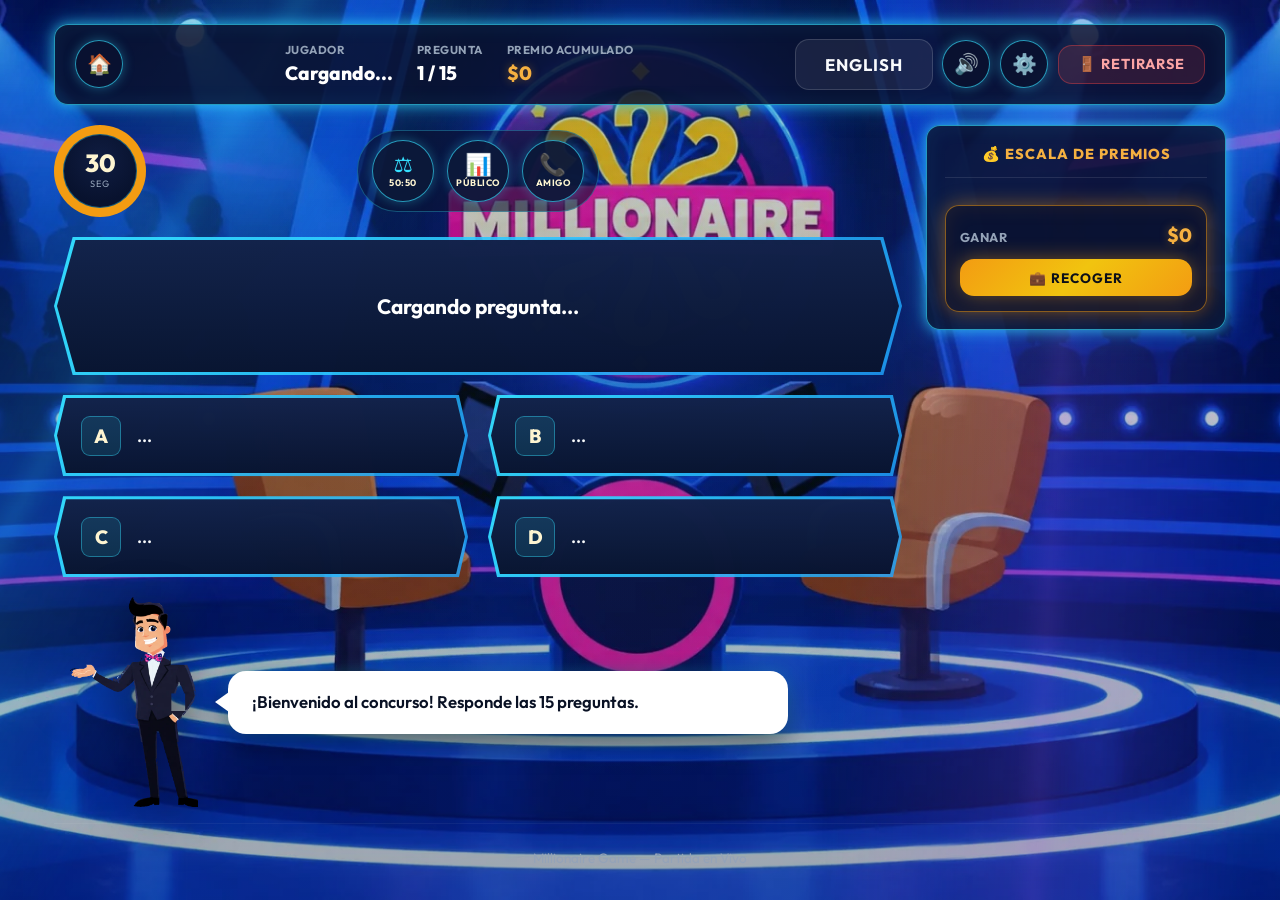
==== commit 6683247f: "feat(sounds): add intro and question sound effects" ====
--- a/frontend/game.html
+++ b/frontend/game.html
@@ -79,19 +79,6 @@
           </div>
         </div>
 
-        <!-- Presentador 2D recortado transparente + Bocadillo de Diálogo -->
-        <div class="presenter-zone">
-          <div class="presenter-art-wrap" aria-hidden="true">
-            <picture class="presenter-art-picture">
-              <source type="image/webp" srcset="assets/images/presentador-clasico.webp">
-              <img class="presenter-art" src="assets/images/presentador-clasico.png" alt="Presentador del concurso" decoding="async">
-            </picture>
-          </div>
-          <div class="presenter-bubble" role="status" aria-live="polite">
-            <p id="presenter-message">¡Bienvenido al concurso! Responde las 15 preguntas.</p>
-          </div>
-        </div>
-
         <!-- Panel de Pregunta (biselado hexagonal) -->
         <div class="question-card anim-fade-in" id="question-card">
           <div class="hex-frame">
@@ -136,6 +123,19 @@
             </span>
           </button>
         </div>
+
+        <!-- Presentador 2D recortado transparente + Bocadillo de Diálogo -->
+        <div class="presenter-zone">
+          <div class="presenter-art-wrap" aria-hidden="true">
+            <picture class="presenter-art-picture">
+              <source type="image/webp" srcset="assets/images/presentador-clasico.webp">
+              <img class="presenter-art" src="assets/images/presentador-clasico.png" alt="Presentador del concurso" loading="lazy" decoding="async" fetchpriority="low">
+            </picture>
+          </div>
+          <div class="presenter-bubble" role="status" aria-live="polite">
+            <p id="presenter-message">¡Bienvenido al concurso! Responde las 15 preguntas.</p>
+          </div>
+        </div>
       </div>
 
       <!-- Barra Lateral: Escalera de Premios / Dinero -->
@@ -288,6 +288,7 @@
   <script src="js/i18n.js"></script>
   <script src="js/utils.js"></script>
   <script src="js/music.js"></script>
+  <script src="js/sounds.js"></script>
   <script src="js/api.js"></script>
   <script src="js/game.js"></script>
 </body>
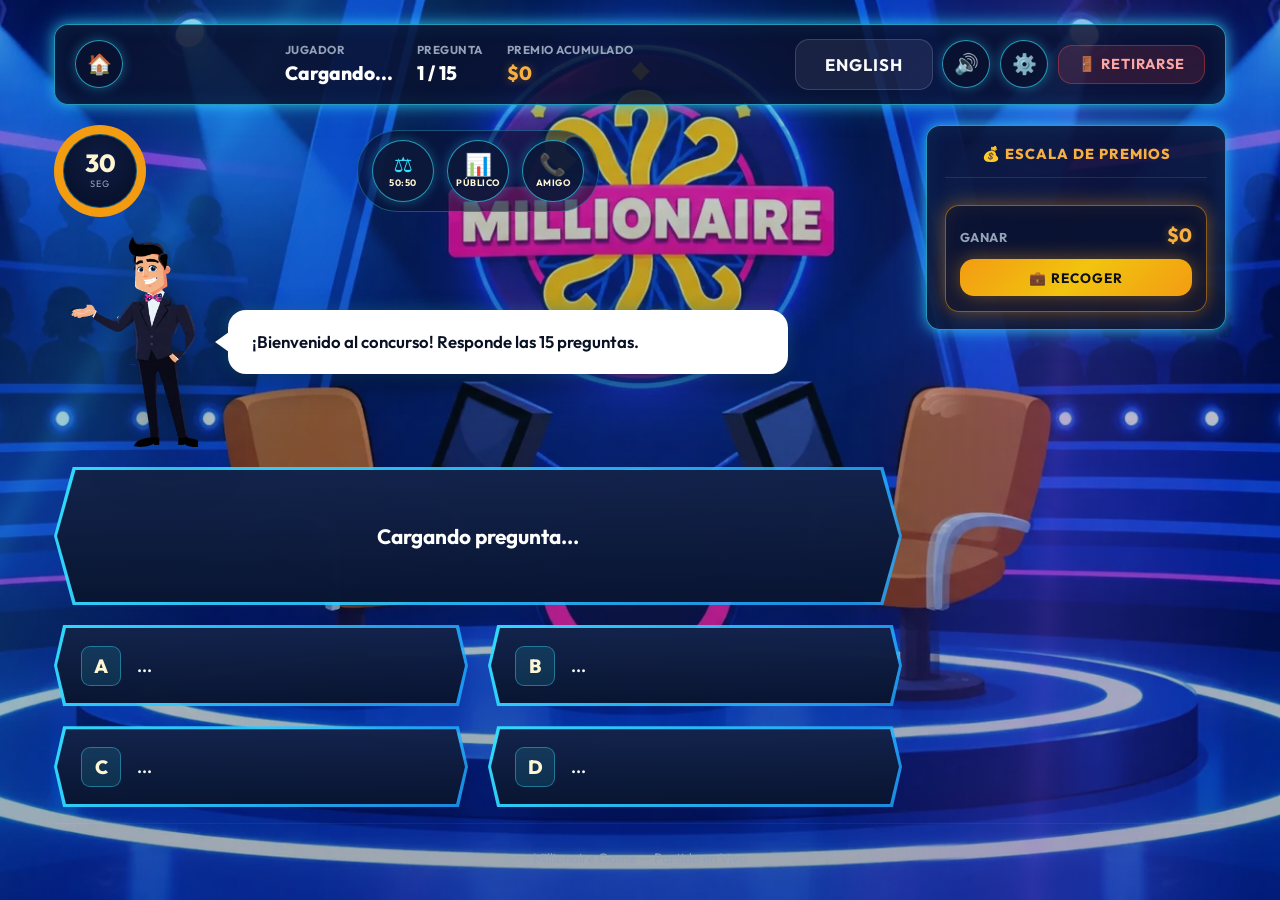
==== commit 24b29c94: "Merge pull request #14 from esneidermoo19/feature/frontend-implementation feat(sounds): add intro an" ====
--- a/frontend/game.html
+++ b/frontend/game.html
@@ -79,6 +79,19 @@
           </div>
         </div>
 
+        <!-- Presentador 2D recortado transparente + Bocadillo de Diálogo -->
+        <div class="presenter-zone">
+          <div class="presenter-art-wrap" aria-hidden="true">
+            <picture class="presenter-art-picture">
+              <source type="image/webp" srcset="assets/images/presentador-clasico.webp">
+              <img class="presenter-art" src="assets/images/presentador-clasico.png" alt="Presentador del concurso" decoding="async">
+            </picture>
+          </div>
+          <div class="presenter-bubble" role="status" aria-live="polite">
+            <p id="presenter-message">¡Bienvenido al concurso! Responde las 15 preguntas.</p>
+          </div>
+        </div>
+
         <!-- Panel de Pregunta (biselado hexagonal) -->
         <div class="question-card anim-fade-in" id="question-card">
           <div class="hex-frame">
@@ -122,19 +135,6 @@
               </span>
             </span>
           </button>
-        </div>
-
-        <!-- Presentador 2D recortado transparente + Bocadillo de Diálogo -->
-        <div class="presenter-zone">
-          <div class="presenter-art-wrap" aria-hidden="true">
-            <picture class="presenter-art-picture">
-              <source type="image/webp" srcset="assets/images/presentador-clasico.webp">
-              <img class="presenter-art" src="assets/images/presentador-clasico.png" alt="Presentador del concurso" loading="lazy" decoding="async" fetchpriority="low">
-            </picture>
-          </div>
-          <div class="presenter-bubble" role="status" aria-live="polite">
-            <p id="presenter-message">¡Bienvenido al concurso! Responde las 15 preguntas.</p>
-          </div>
         </div>
       </div>
 
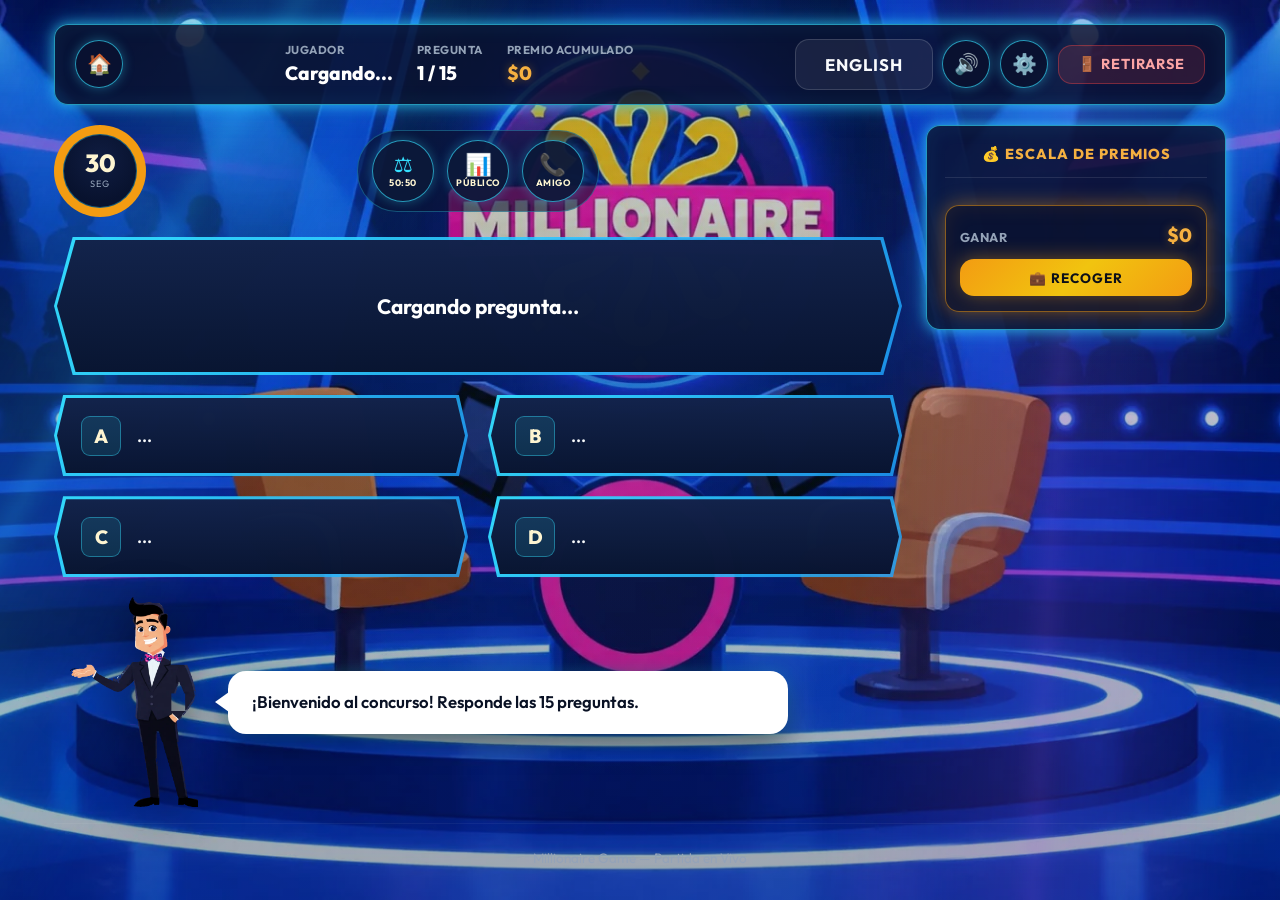
==== commit cde7e18f: "feat(sounds): add clock background music and remove synthesized bg music" ====
--- a/frontend/game.html
+++ b/frontend/game.html
@@ -79,19 +79,6 @@
           </div>
         </div>
 
-        <!-- Presentador 2D recortado transparente + Bocadillo de Diálogo -->
-        <div class="presenter-zone">
-          <div class="presenter-art-wrap" aria-hidden="true">
-            <picture class="presenter-art-picture">
-              <source type="image/webp" srcset="assets/images/presentador-clasico.webp">
-              <img class="presenter-art" src="assets/images/presentador-clasico.png" alt="Presentador del concurso" decoding="async">
-            </picture>
-          </div>
-          <div class="presenter-bubble" role="status" aria-live="polite">
-            <p id="presenter-message">¡Bienvenido al concurso! Responde las 15 preguntas.</p>
-          </div>
-        </div>
-
         <!-- Panel de Pregunta (biselado hexagonal) -->
         <div class="question-card anim-fade-in" id="question-card">
           <div class="hex-frame">
@@ -136,6 +123,19 @@
             </span>
           </button>
         </div>
+
+        <!-- Presentador 2D recortado transparente + Bocadillo de Diálogo -->
+        <div class="presenter-zone">
+          <div class="presenter-art-wrap" aria-hidden="true">
+            <picture class="presenter-art-picture">
+              <source type="image/webp" srcset="assets/images/presentador-clasico.webp">
+              <img class="presenter-art" src="assets/images/presentador-clasico.png" alt="Presentador del concurso" loading="lazy" decoding="async" fetchpriority="low">
+            </picture>
+          </div>
+          <div class="presenter-bubble" role="status" aria-live="polite">
+            <p id="presenter-message">¡Bienvenido al concurso! Responde las 15 preguntas.</p>
+          </div>
+        </div>
       </div>
 
       <!-- Barra Lateral: Escalera de Premios / Dinero -->
@@ -287,7 +287,6 @@
 
   <script src="js/i18n.js"></script>
   <script src="js/utils.js"></script>
-  <script src="js/music.js"></script>
   <script src="js/sounds.js"></script>
   <script src="js/api.js"></script>
   <script src="js/game.js"></script>
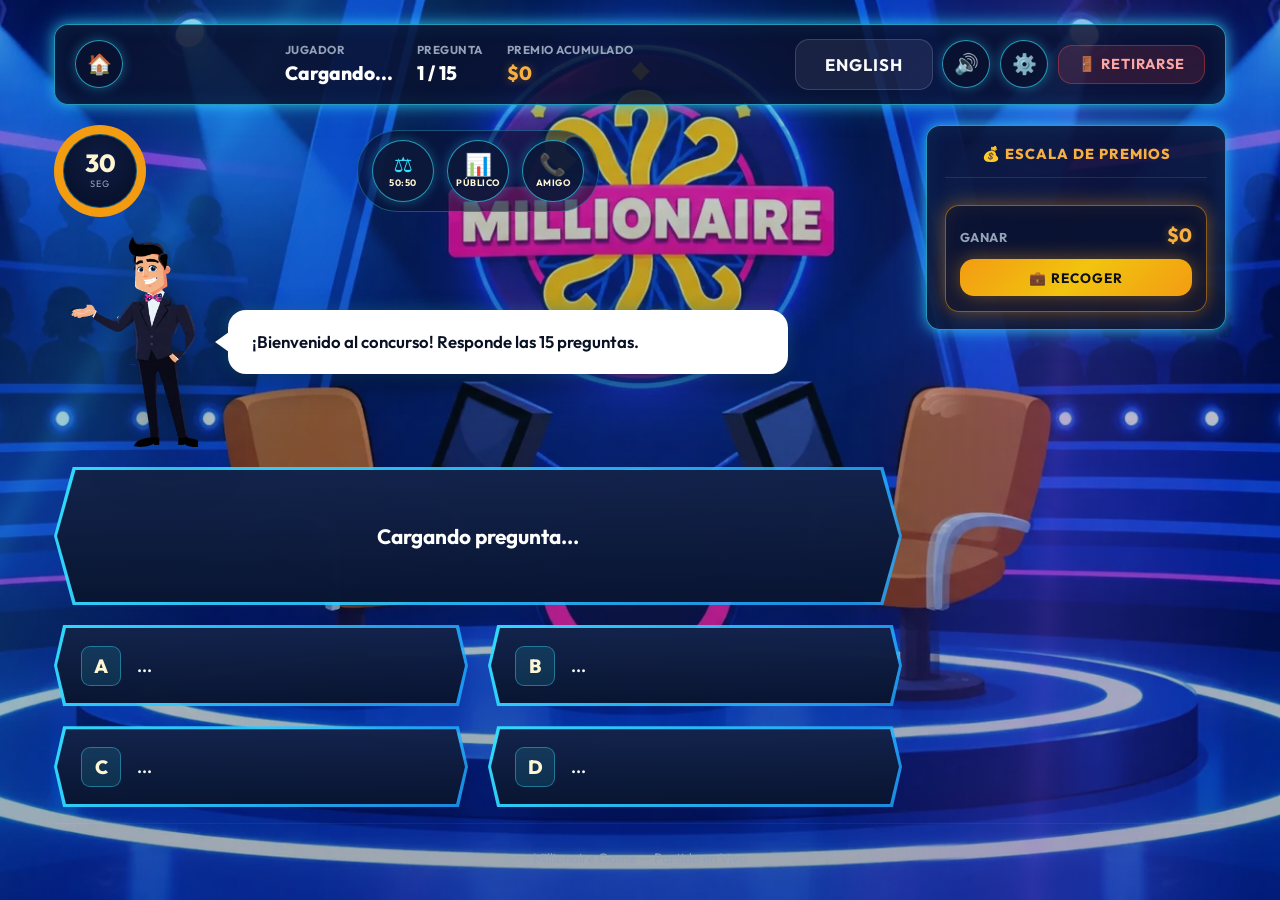
==== commit 959e1559: "Merge remote-tracking branch 'origin/main' into feature/frontend-implementation # Conflicts: #	front" ====
--- a/frontend/game.html
+++ b/frontend/game.html
@@ -79,6 +79,19 @@
           </div>
         </div>
 
+        <!-- Presentador 2D recortado transparente + Bocadillo de Diálogo -->
+        <div class="presenter-zone">
+          <div class="presenter-art-wrap" aria-hidden="true">
+            <picture class="presenter-art-picture">
+              <source type="image/webp" srcset="assets/images/presentador-clasico.webp">
+              <img class="presenter-art" src="assets/images/presentador-clasico.png" alt="Presentador del concurso" decoding="async">
+            </picture>
+          </div>
+          <div class="presenter-bubble" role="status" aria-live="polite">
+            <p id="presenter-message">¡Bienvenido al concurso! Responde las 15 preguntas.</p>
+          </div>
+        </div>
+
         <!-- Panel de Pregunta (biselado hexagonal) -->
         <div class="question-card anim-fade-in" id="question-card">
           <div class="hex-frame">
@@ -122,19 +135,6 @@
               </span>
             </span>
           </button>
-        </div>
-
-        <!-- Presentador 2D recortado transparente + Bocadillo de Diálogo -->
-        <div class="presenter-zone">
-          <div class="presenter-art-wrap" aria-hidden="true">
-            <picture class="presenter-art-picture">
-              <source type="image/webp" srcset="assets/images/presentador-clasico.webp">
-              <img class="presenter-art" src="assets/images/presentador-clasico.png" alt="Presentador del concurso" loading="lazy" decoding="async" fetchpriority="low">
-            </picture>
-          </div>
-          <div class="presenter-bubble" role="status" aria-live="polite">
-            <p id="presenter-message">¡Bienvenido al concurso! Responde las 15 preguntas.</p>
-          </div>
         </div>
       </div>
 
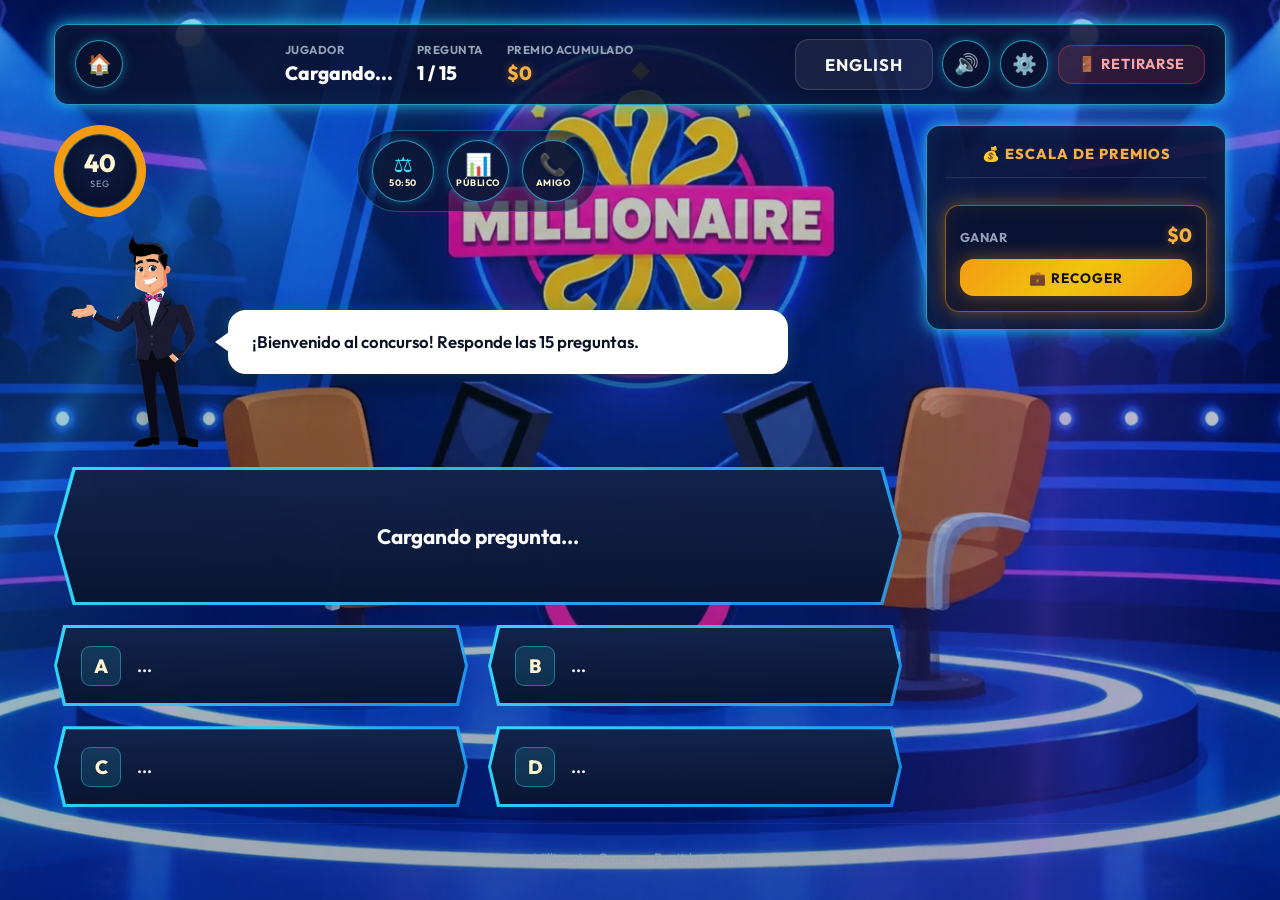
==== commit c63de07d: "feat: 40s timer with pause on settings and 20 new easy questions" ====
--- a/frontend/game.html
+++ b/frontend/game.html
@@ -57,7 +57,7 @@
           <div class="timer-wrap" aria-live="polite">
             <div class="timer-ring" id="timer-ring" role="timer" aria-label="Tiempo para responder">
               <div class="timer-inner">
-                <span id="timer-value" class="timer-value">30</span>
+                <span id="timer-value" class="timer-value">40</span>
                 <span class="timer-unit">seg</span>
               </div>
             </div>
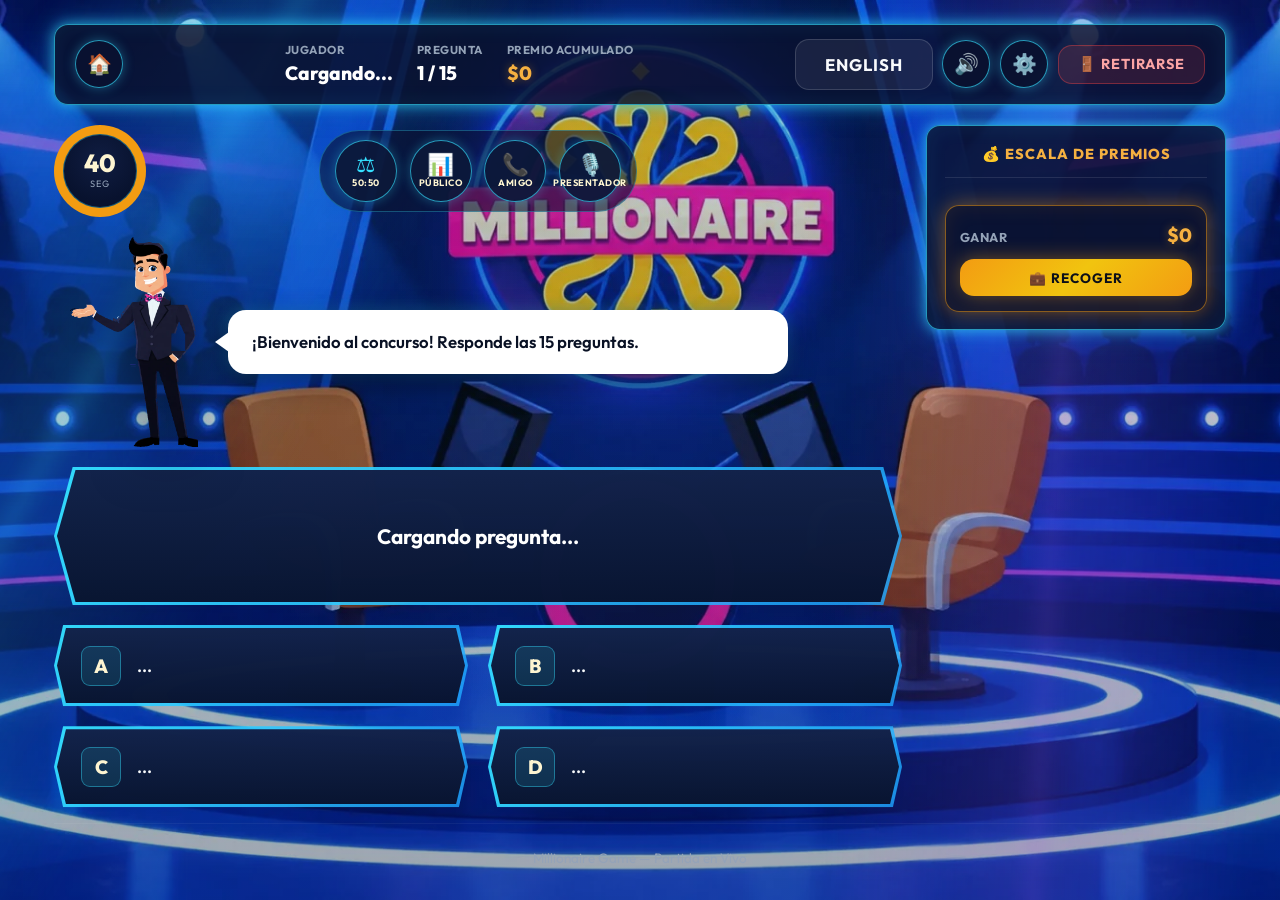
==== commit 9120bb1e: "feat: presenter lifeline, response time and safe-level milestone overlay" ====
--- a/frontend/game.html
+++ b/frontend/game.html
@@ -76,6 +76,10 @@
               <span class="lifeline-icon">📞</span>
               <span class="lifeline-label">Amigo</span>
             </button>
+            <button id="lifeline-presenter" class="lifeline-btn" title="Preguntar al presentador">
+              <span class="lifeline-icon">🎙️</span>
+              <span class="lifeline-label">Presentador</span>
+            </button>
           </div>
         </div>
 
@@ -194,6 +198,25 @@
       </div>
     </div>
 
+    <!-- Modal Comodín: Preguntar al Presentador -->
+    <div id="modal-presenter" class="modal-backdrop">
+      <div class="modal-dialog">
+        <div class="modal-header">
+          <h2 class="modal-title">🎙️ Preguntar al Presentador</h2>
+          <button class="modal-close-btn" data-close="modal-presenter">&times;</button>
+        </div>
+        <div class="friend-dialog-box">
+          <div class="friend-avatar" id="presenter-avatar">🎙️</div>
+          <div class="speech-bubble" id="presenter-hint-message">
+            "Déjame pensar un momento..."
+          </div>
+        </div>
+        <div style="text-align: right; margin-top: 1.5rem;">
+          <button class="btn btn-primary" data-close="modal-presenter" style="padding: 0.65rem 1.4rem;">Gracias</button>
+        </div>
+      </div>
+    </div>
+
     <!-- Modal de Confirmación para Retirarse -->
     <div id="modal-confirm-quit" class="modal-backdrop">
       <div class="modal-dialog">
@@ -285,6 +308,34 @@
     </footer>
   </div>
 
+  <!-- Overlay de Victoria (aparece al responder las 15 preguntas) -->
+  <div id="win-overlay" class="win-overlay" aria-hidden="true">
+    <div class="win-confetti" id="win-confetti" aria-hidden="true"></div>
+    <div class="win-content">
+      <div class="win-money-bag" aria-hidden="true">💰</div>
+      <div class="win-presenter-wrap">
+        <picture>
+          <source id="win-presenter-source" type="image/webp" srcset="assets/images/presentador-clasico.webp">
+          <img id="win-presenter-img" class="win-presenter-art" src="assets/images/presentador-clasico.png" alt="Presentador" decoding="async">
+        </picture>
+      </div>
+      <h2 id="win-title" class="win-title">¡ERES MILLONARIO!</h2>
+      <p id="win-message" class="win-message">¡Respondiste las 15 preguntas correctamente!</p>
+      <p id="win-prize" class="win-prize">$1.000.000</p>
+    </div>
+  </div>
+
+  <!-- Overlay de Nivel Seguro (milestone) -->
+  <div id="milestone-overlay" class="milestone-overlay" aria-hidden="true">
+    <div class="win-confetti" id="milestone-confetti" aria-hidden="true"></div>
+    <div class="milestone-content">
+      <div class="milestone-badge" aria-hidden="true">🛡️</div>
+      <h2 id="milestone-title" class="milestone-title">¡NIVEL SEGURO!</h2>
+      <p id="milestone-message" class="milestone-message">Has asegurado tu premio.</p>
+      <p id="milestone-prize" class="milestone-prize">$1.000</p>
+    </div>
+  </div>
+
   <script src="js/i18n.js"></script>
   <script src="js/utils.js"></script>
   <script src="js/sounds.js"></script>
--- a/frontend/css/game.css
+++ b/frontend/css/game.css
@@ -691,3 +691,237 @@
     font-size: 1.12rem;
   }
 }
+
+/* ═══════════════════════════════════════════════════════════
+   OVERLAY DE VICTORIA
+   ═══════════════════════════════════════════════════════════ */
+.win-overlay {
+  position: fixed;
+  inset: 0;
+  z-index: 1000;
+  display: flex;
+  align-items: center;
+  justify-content: center;
+  background: radial-gradient(circle at 50% 30%, rgba(243, 156, 18, 0.25), rgba(5, 10, 31, 0.92) 70%);
+  opacity: 0;
+  visibility: hidden;
+  transition: opacity 0.5s ease, visibility 0.5s ease;
+}
+
+.win-overlay.active {
+  opacity: 1;
+  visibility: visible;
+}
+
+.win-content {
+  position: relative;
+  z-index: 2;
+  display: flex;
+  flex-direction: column;
+  align-items: center;
+  text-align: center;
+  padding: 2rem;
+  max-width: 620px;
+  width: 100%;
+}
+
+.win-money-bag {
+  font-size: 4.5rem;
+  line-height: 1;
+  margin-bottom: 0.5rem;
+  animation: float-slow 2.6s ease-in-out infinite;
+  filter: drop-shadow(0 0 18px rgba(243, 156, 18, 0.6));
+}
+
+.win-presenter-wrap {
+  width: min(240px, 60vw);
+  margin-bottom: 0.5rem;
+  filter: drop-shadow(0 0 26px rgba(243, 156, 18, 0.55));
+}
+
+.win-presenter-art {
+  display: block;
+  width: 100%;
+  height: auto;
+}
+
+.win-title {
+  font-size: clamp(1.8rem, 5vw, 3rem);
+  font-weight: 900;
+  text-transform: uppercase;
+  letter-spacing: 1px;
+  color: var(--gold-primary, #f3c40f);
+  text-shadow: 0 0 20px rgba(243, 156, 18, 0.7);
+  margin: 0.5rem 0;
+  animation: pop-in 0.6s cubic-bezier(0.34, 1.56, 0.64, 1);
+}
+
+.win-message {
+  color: var(--text-main, #eaf2ff);
+  font-size: 1.1rem;
+  margin: 0.25rem 0 0.75rem;
+  max-width: 480px;
+}
+
+.win-prize {
+  font-size: 2.2rem;
+  font-weight: 900;
+  color: var(--gold-primary, #f3c40f);
+  text-shadow: 0 0 16px rgba(243, 156, 18, 0.6);
+  margin: 0;
+}
+
+.win-confetti {
+  position: absolute;
+  inset: 0;
+  overflow: hidden;
+  pointer-events: none;
+}
+
+.win-money {
+  position: absolute;
+  top: -12%;
+  font-size: 1.9rem;
+  animation-name: fall-money;
+  animation-timing-function: linear;
+  animation-fill-mode: forwards;
+}
+
+@keyframes fall-money {
+  0% { transform: translateY(0) rotate(0deg); opacity: 1; }
+  90% { opacity: 1; }
+  100% { transform: translateY(115vh) rotate(340deg); opacity: 0.4; }
+}
+
+@keyframes float-slow {
+  0%, 100% { transform: translateY(0); }
+  50% { transform: translateY(-12px); }
+}
+
+@keyframes pop-in {
+  0% { transform: scale(0.6); opacity: 0; }
+  100% { transform: scale(1); opacity: 1; }
+}
+
+/* ═══════════════════════════════════════════════════════════
+   ANIMACIONES DE COMODINES
+   ═══════════════════════════════════════════════════════════ */
+
+/* Escaneo del 50:50 (parpadeo + brillo antes de eliminar las opciones) */
+.option-btn.scanning-5050 {
+  animation: scan-blink 0.45s ease-in-out infinite;
+  box-shadow: 0 0 24px rgba(53, 224, 255, 0.9), 0 0 46px rgba(53, 224, 255, 0.45);
+  border-color: #35e0ff;
+}
+
+@keyframes scan-blink {
+  0%, 100% { opacity: 1; filter: brightness(1.25); }
+  50% { opacity: 0.12; filter: brightness(0.55); }
+}
+
+/* Llamada al amigo (avatar vibra + teléfono pulsante) */
+.modal-friend.calling .friend-avatar {
+  position: relative;
+  animation: phone-ring 0.5s ease-in-out infinite;
+}
+
+.modal-friend.calling .friend-avatar::after {
+  content: '📞';
+  position: absolute;
+  top: -0.5rem;
+  right: -0.6rem;
+  font-size: 1.7rem;
+  animation: ring-pulse 0.8s ease-in-out infinite;
+}
+
+.modal-friend.calling .speech-bubble {
+  animation: bubble-glow 0.8s ease-in-out infinite;
+}
+
+@keyframes phone-ring {
+  0%, 100% { transform: rotate(0deg) scale(1); }
+  25% { transform: rotate(-15deg) scale(1.06); }
+  75% { transform: rotate(15deg) scale(1.06); }
+}
+
+@keyframes ring-pulse {
+  0%, 100% { transform: scale(1); opacity: 1; }
+  50% { transform: scale(1.35); opacity: 0.55; }
+}
+
+@keyframes bubble-glow {
+  0%, 100% { box-shadow: 0 8px 24px rgba(0, 0, 0, 0.4); }
+  50% { box-shadow: 0 8px 30px rgba(53, 224, 255, 0.45); }
+}
+
+/* Preguntar al presentador (avatar "piensa" pulsando) */
+.modal-presenter.calling .friend-avatar {
+  animation: presenter-thinking 0.6s ease-in-out infinite;
+}
+
+@keyframes presenter-thinking {
+  0%, 100% { transform: scale(1) rotate(0deg); }
+  50% { transform: scale(1.15) rotate(-6deg); }
+}
+
+/* ═══════════════════════════════════════════════════════════
+   OVERLAY DE NIVEL SEGURO (milestone 5 y 10)
+   ═══════════════════════════════════════════════════════════ */
+.milestone-overlay {
+  position: fixed;
+  inset: 0;
+  z-index: 900;
+  display: flex;
+  align-items: center;
+  justify-content: center;
+  background: radial-gradient(circle at 50% 40%, rgba(243, 156, 18, 0.3), rgba(5, 10, 31, 0.88) 70%);
+  opacity: 0;
+  visibility: hidden;
+  transition: opacity 0.4s ease, visibility 0.4s ease;
+}
+
+.milestone-overlay.active {
+  opacity: 1;
+  visibility: visible;
+}
+
+.milestone-content {
+  position: relative;
+  z-index: 2;
+  display: flex;
+  flex-direction: column;
+  align-items: center;
+  text-align: center;
+  padding: 2rem;
+}
+
+.milestone-badge {
+  font-size: 4rem;
+  line-height: 1;
+  animation: float-slow 2.4s ease-in-out infinite;
+  filter: drop-shadow(0 0 18px rgba(243, 156, 18, 0.7));
+}
+
+.milestone-title {
+  font-size: clamp(1.6rem, 4vw, 2.6rem);
+  font-weight: 900;
+  text-transform: uppercase;
+  color: var(--gold-primary, #f5b041);
+  text-shadow: 0 0 18px rgba(243, 156, 18, 0.7);
+  margin: 0.75rem 0 0.25rem;
+  animation: pop-in 0.5s cubic-bezier(0.34, 1.56, 0.64, 1);
+}
+
+.milestone-message {
+  color: var(--text-main, #eaf2ff);
+  font-size: 1.05rem;
+  margin: 0.25rem 0 0.5rem;
+}
+
+.milestone-prize {
+  font-size: 1.8rem;
+  font-weight: 900;
+  color: var(--gold-primary, #f5b041);
+  text-shadow: 0 0 14px rgba(243, 156, 18, 0.6);
+  margin: 0;
+}
